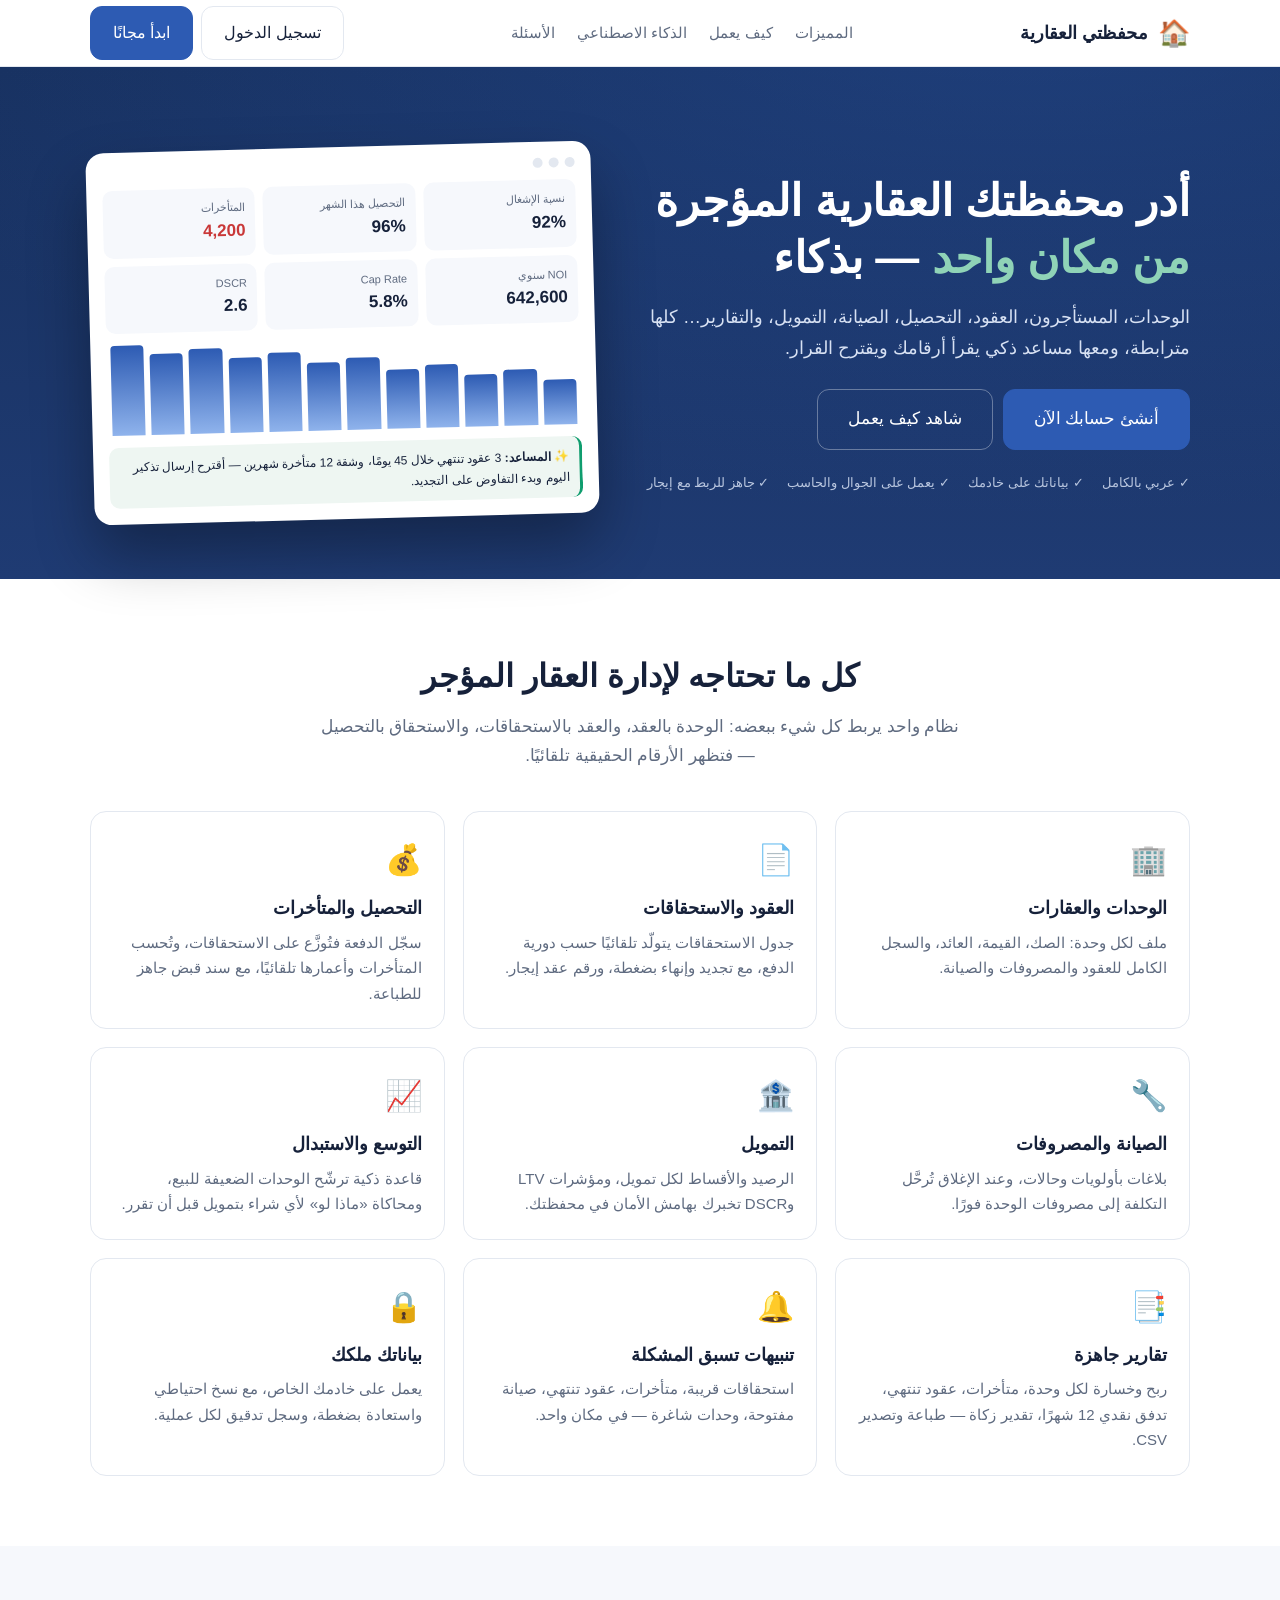
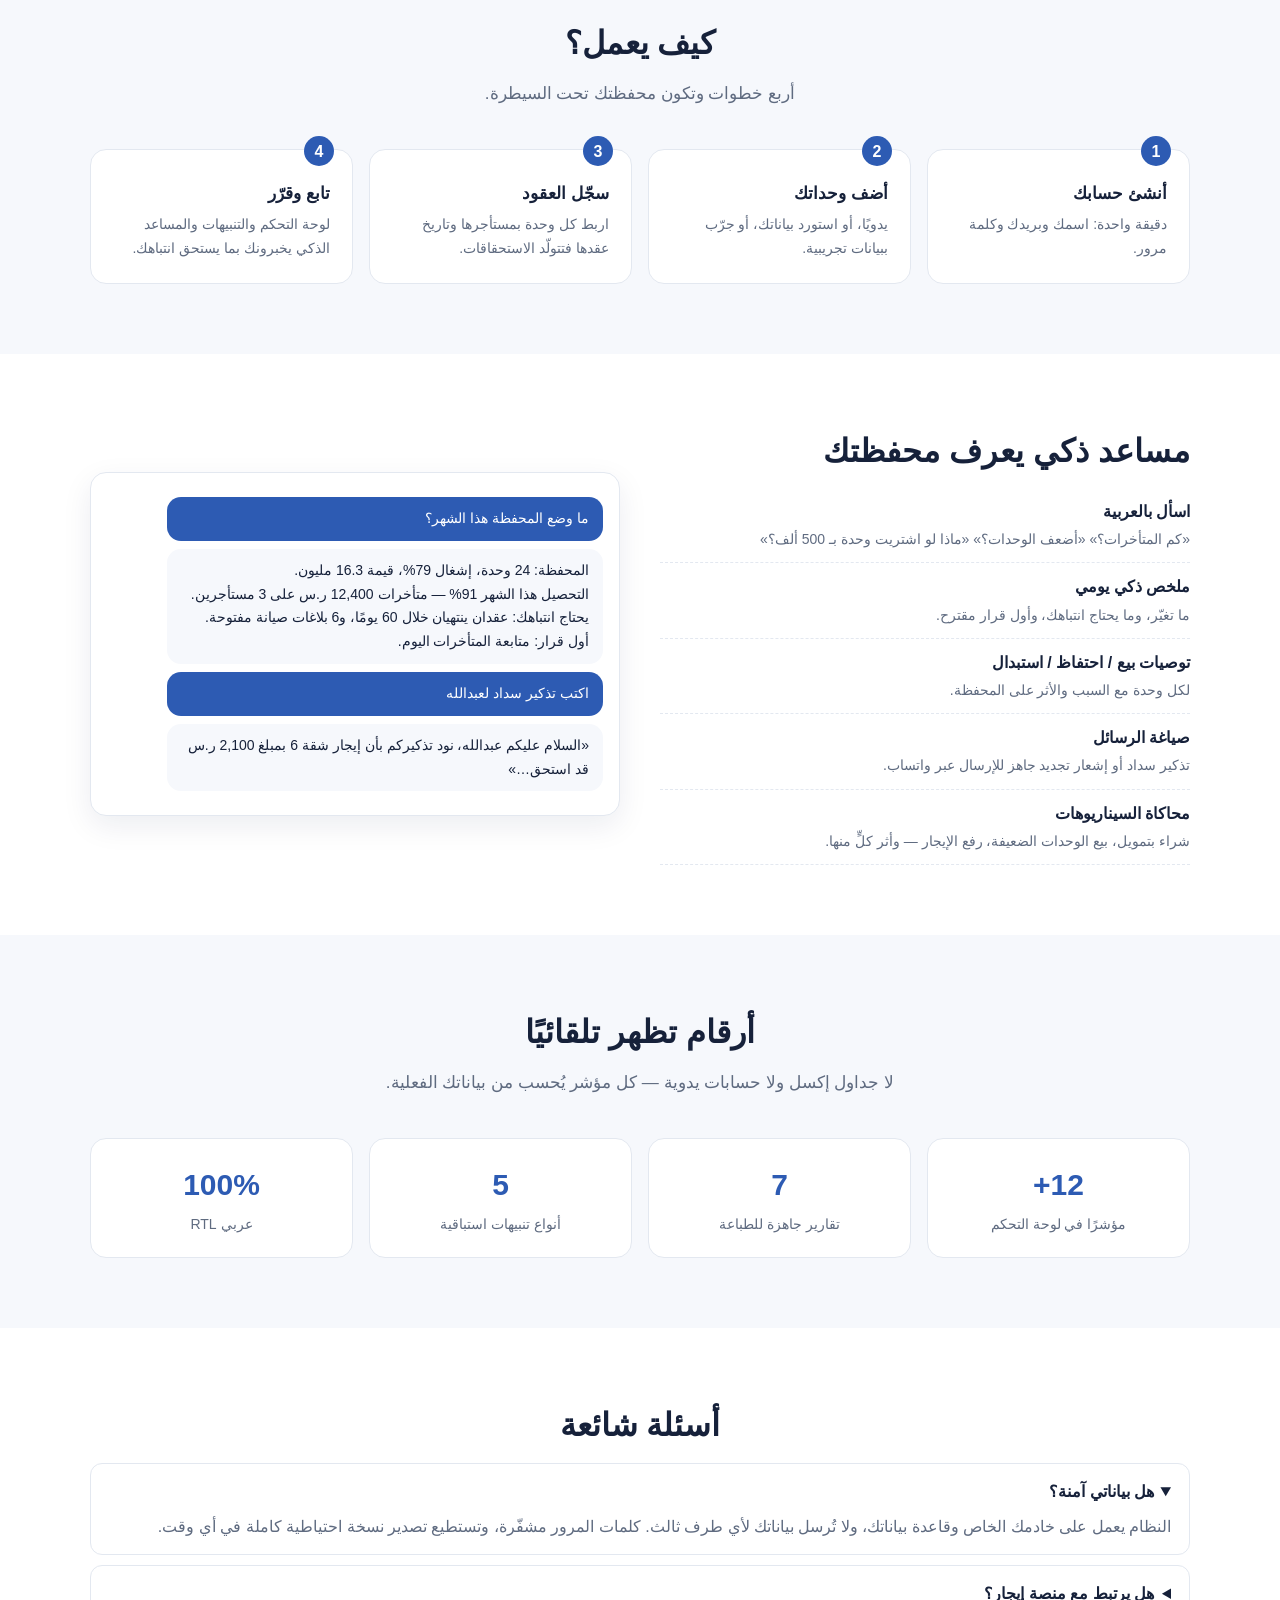
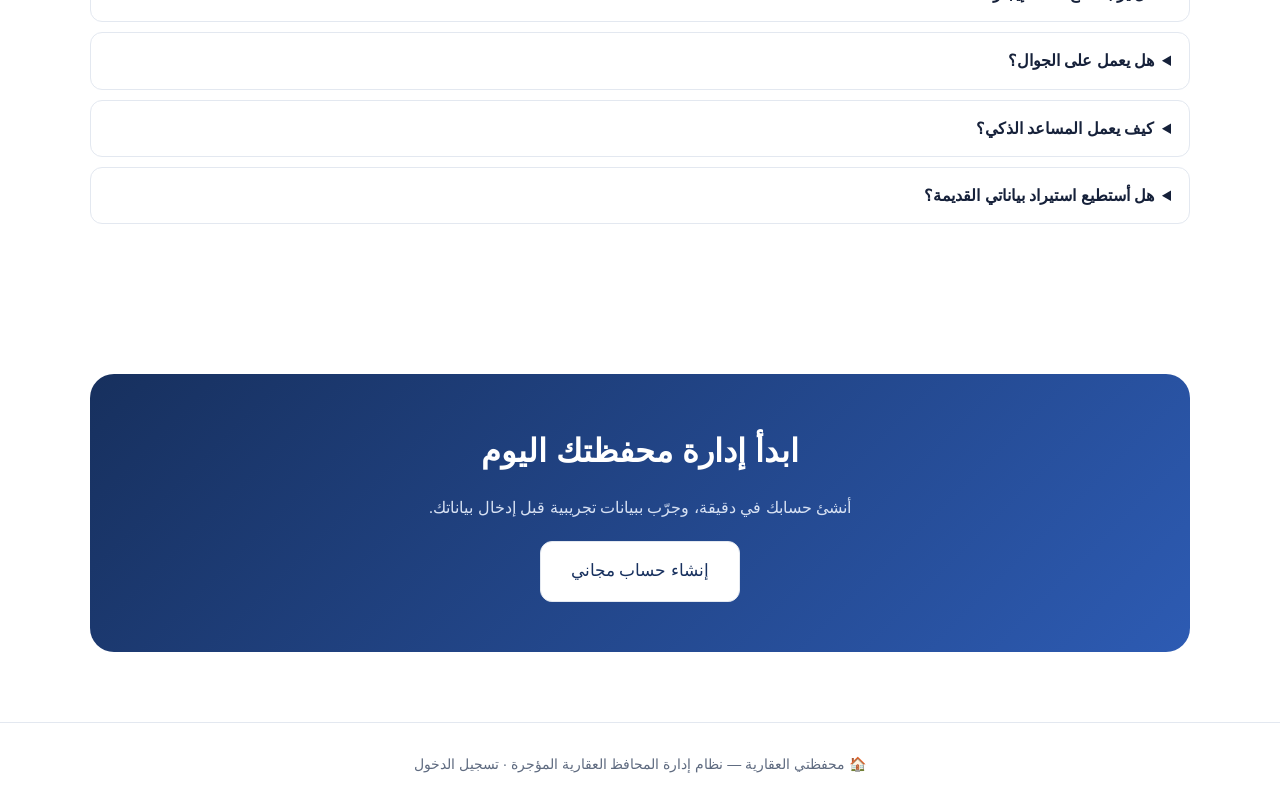
==== index.html @ 9b1838b5 "محفظتي العقارية: نظام إدارة محفظة عقارية (PHP/MySQL) مع أدوار وبوابة مستأجر ومساعد ذكي Co-Authored-B" ====
<!doctype html>
<html lang="ar" dir="rtl">
<head>
<meta charset="utf-8">
<meta name="viewport" content="width=device-width,initial-scale=1">
<title>محفظتي العقارية — إدارة عقاراتك المؤجرة بذكاء</title>
<meta name="description" content="نظام متكامل لإدارة المحافظ العقارية المؤجرة: الوحدات، العقود، التحصيل، الصيانة، التمويل، التقارير، ومساعد ذكي يحلل محفظتك.">
<style>
:root{--brand:#17305e;--brand2:#2d5bb3;--accent:#0f9d6e;--ink:#16213a;--muted:#5f6b80;--bg:#f6f8fc;--line:#e3e8f0}
*{box-sizing:border-box}html{scroll-behavior:smooth}body{margin:0;font-family:"Segoe UI",Tahoma,Arial,sans-serif;color:var(--ink);background:#fff;line-height:1.7}
a{color:inherit;text-decoration:none}.wrap{max-width:1140px;margin:auto;padding:0 20px}
.btn{display:inline-block;padding:12px 22px;border-radius:12px;font-weight:600;border:1px solid var(--line);background:#fff;cursor:pointer;font:inherit}.btn.primary{background:var(--brand2);border-color:var(--brand2);color:#fff}.btn.primary:hover{background:var(--brand)}.btn.ghost{background:transparent;border-color:#ffffff55;color:#fff}.btn.lg{padding:15px 30px;font-size:17px}
header{position:sticky;top:0;background:#ffffffee;backdrop-filter:blur(8px);border-bottom:1px solid var(--line);z-index:9}.nav{display:flex;align-items:center;justify-content:space-between;height:66px}.logo{display:flex;align-items:center;gap:10px;font-weight:800;font-size:18px}.logo span{font-size:26px}.links{display:flex;gap:22px;color:var(--muted);font-size:15px}.links a:hover{color:var(--brand2)}.navcta{display:flex;gap:8px}
.hero{background:radial-gradient(1200px 500px at 80% -10%,#2d5bb355,transparent),linear-gradient(180deg,#17305e,#1f3b73);color:#fff;padding:80px 0 60px}.hero .wrap{display:grid;grid-template-columns:1.1fr 1fr;gap:40px;align-items:center}.hero h1{font-size:44px;line-height:1.3;margin:0 0 16px}.hero h1 em{font-style:normal;color:#8fd3b7}.hero p{font-size:18px;color:#d7e1f3;margin:0 0 26px}.hero .actions{display:flex;gap:10px;flex-wrap:wrap}.hero .trust{margin-top:22px;font-size:13px;color:#b9c6df;display:flex;gap:18px;flex-wrap:wrap}
.mock{background:#fff;border-radius:18px;padding:16px;box-shadow:0 30px 60px #0005;color:var(--ink);transform:rotate(-1.5deg)}.mock .bar{display:flex;gap:6px;margin-bottom:12px}.mock .bar i{width:10px;height:10px;border-radius:50%;background:#e3e8f0;display:block}.mock .k{display:grid;grid-template-columns:repeat(3,1fr);gap:8px}.mock .k div{background:var(--bg);border-radius:10px;padding:10px}.mock .k small{color:var(--muted);font-size:11px;display:block}.mock .k b{font-size:17px}.mock .chart{display:flex;align-items:flex-end;gap:6px;height:90px;margin-top:12px;padding:0 4px}.mock .chart i{flex:1;background:linear-gradient(180deg,#2d5bb3,#8fb3ec);border-radius:4px 4px 0 0;display:block}.mock .ai{margin-top:12px;background:#eef6f2;border-radius:10px;padding:10px;font-size:12px;border-right:3px solid var(--accent)}
section{padding:70px 0}section.alt{background:var(--bg)}h2{font-size:32px;margin:0 0 10px;text-align:center}.sub{text-align:center;color:var(--muted);max-width:640px;margin:0 auto 40px;font-size:17px}
.grid{display:grid;grid-template-columns:repeat(3,1fr);gap:18px}.card{background:#fff;border:1px solid var(--line);border-radius:16px;padding:22px}.card .ic{font-size:30px;margin-bottom:8px}.card h3{margin:0 0 6px;font-size:18px}.card p{margin:0;color:var(--muted);font-size:15px}
.steps{display:grid;grid-template-columns:repeat(4,1fr);gap:16px;counter-reset:s}.step{background:#fff;border-radius:16px;padding:22px;border:1px solid var(--line);position:relative}.step:before{counter-increment:s;content:counter(s);position:absolute;top:-14px;right:18px;background:var(--brand2);color:#fff;width:30px;height:30px;border-radius:50%;display:grid;place-items:center;font-weight:700}.step h3{margin:8px 0 4px;font-size:17px}.step p{margin:0;color:var(--muted);font-size:14px}
.ai-sec .wrap{display:grid;grid-template-columns:1fr 1fr;gap:40px;align-items:center}.ai-sec h2{text-align:right}.ai-sec ul{padding:0;list-style:none;margin:0}.ai-sec li{padding:10px 0;border-bottom:1px dashed var(--line)}.ai-sec li b{display:block}.ai-sec li span{color:var(--muted);font-size:14px}.chat{background:#fff;border-radius:16px;border:1px solid var(--line);padding:16px;box-shadow:0 10px 30px #0f1f4a14}.chat .m{padding:10px 14px;border-radius:14px;margin:8px 0;font-size:14px;max-width:88%;white-space:pre-line}.chat .u{background:var(--brand2);color:#fff;margin-left:auto}.chat .b{background:var(--bg)}
.stats{display:grid;grid-template-columns:repeat(4,1fr);gap:16px;text-align:center}.stats div{background:#fff;border-radius:16px;padding:20px;border:1px solid var(--line)}.stats b{font-size:30px;color:var(--brand2);display:block}.stats span{color:var(--muted);font-size:14px}
.faq details{background:#fff;border:1px solid var(--line);border-radius:12px;padding:14px 18px;margin-bottom:10px}.faq summary{cursor:pointer;font-weight:600}.faq p{margin:8px 0 0;color:var(--muted)}
.cta{background:linear-gradient(135deg,#17305e,#2d5bb3);color:#fff;text-align:center;border-radius:24px;padding:50px 20px}.cta h2{color:#fff}.cta p{color:#d7e1f3;margin-bottom:20px}
footer{padding:30px 0;color:var(--muted);font-size:14px;border-top:1px solid var(--line);text-align:center}
@media(max-width:900px){.hero .wrap,.ai-sec .wrap{grid-template-columns:1fr}.hero h1{font-size:32px}.grid,.steps,.stats{grid-template-columns:1fr 1fr}.links{display:none}.mock{transform:none}}
@media(max-width:560px){.grid,.steps,.stats{grid-template-columns:1fr}}
</style>
</head>
<body>
<header><div class="wrap nav"><a class="logo" href="#"><span>🏠</span>محفظتي العقارية</a><nav class="links"><a href="#features">المميزات</a><a href="#how">كيف يعمل</a><a href="#ai">الذكاء الاصطناعي</a><a href="#faq">الأسئلة</a></nav><div class="navcta"><a class="btn" href="login.html">تسجيل الدخول</a><a class="btn primary" href="login.html#register">ابدأ مجانًا</a></div></div></header>

<section class="hero"><div class="wrap">
  <div>
    <h1>أدر محفظتك العقارية المؤجرة <em>من مكان واحد</em> — بذكاء</h1>
    <p>الوحدات، المستأجرون، العقود، التحصيل، الصيانة، التمويل، والتقارير… كلها مترابطة، ومعها مساعد ذكي يقرأ أرقامك ويقترح القرار.</p>
    <div class="actions"><a class="btn primary lg" href="login.html#register">أنشئ حسابك الآن</a><a class="btn ghost lg" href="#how">شاهد كيف يعمل</a></div>
    <div class="trust"><span>✓ عربي بالكامل</span><span>✓ بياناتك على خادمك</span><span>✓ يعمل على الجوال والحاسب</span><span>✓ جاهز للربط مع إيجار</span></div>
  </div>
  <div class="mock"><div class="bar"><i></i><i></i><i></i></div>
    <div class="k"><div><small>نسبة الإشغال</small><b>92%</b></div><div><small>التحصيل هذا الشهر</small><b>96%</b></div><div><small>المتأخرات</small><b style="color:#c93838">4,200</b></div><div><small>NOI سنوي</small><b>642,600</b></div><div><small>Cap Rate</small><b>5.8%</b></div><div><small>DSCR</small><b>2.6</b></div></div>
    <div class="chart"><i style="height:50%"></i><i style="height:62%"></i><i style="height:58%"></i><i style="height:70%"></i><i style="height:66%"></i><i style="height:80%"></i><i style="height:76%"></i><i style="height:88%"></i><i style="height:84%"></i><i style="height:95%"></i><i style="height:90%"></i><i style="height:100%"></i></div>
    <div class="ai">✨ <b>المساعد:</b> 3 عقود تنتهي خلال 45 يومًا، وشقة 12 متأخرة شهرين — أقترح إرسال تذكير اليوم وبدء التفاوض على التجديد.</div>
  </div>
</div></section>

<section id="features"><div class="wrap">
  <h2>كل ما تحتاجه لإدارة العقار المؤجر</h2><p class="sub">نظام واحد يربط كل شيء ببعضه: الوحدة بالعقد، والعقد بالاستحقاقات، والاستحقاق بالتحصيل — فتظهر الأرقام الحقيقية تلقائيًا.</p>
  <div class="grid">
    <div class="card"><div class="ic">🏢</div><h3>الوحدات والعقارات</h3><p>ملف لكل وحدة: الصك، القيمة، العائد، والسجل الكامل للعقود والمصروفات والصيانة.</p></div>
    <div class="card"><div class="ic">📄</div><h3>العقود والاستحقاقات</h3><p>جدول الاستحقاقات يتولّد تلقائيًا حسب دورية الدفع، مع تجديد وإنهاء بضغطة، ورقم عقد إيجار.</p></div>
    <div class="card"><div class="ic">💰</div><h3>التحصيل والمتأخرات</h3><p>سجّل الدفعة فتُوزَّع على الاستحقاقات، وتُحسب المتأخرات وأعمارها تلقائيًا، مع سند قبض جاهز للطباعة.</p></div>
    <div class="card"><div class="ic">🔧</div><h3>الصيانة والمصروفات</h3><p>بلاغات بأولويات وحالات، وعند الإغلاق تُرحَّل التكلفة إلى مصروفات الوحدة فورًا.</p></div>
    <div class="card"><div class="ic">🏦</div><h3>التمويل</h3><p>الرصيد والأقساط لكل تمويل، ومؤشرات LTV وDSCR تخبرك بهامش الأمان في محفظتك.</p></div>
    <div class="card"><div class="ic">📈</div><h3>التوسع والاستبدال</h3><p>قاعدة ذكية ترشّح الوحدات الضعيفة للبيع، ومحاكاة «ماذا لو» لأي شراء بتمويل قبل أن تقرر.</p></div>
    <div class="card"><div class="ic">📑</div><h3>تقارير جاهزة</h3><p>ربح وخسارة لكل وحدة، متأخرات، عقود تنتهي، تدفق نقدي 12 شهرًا، تقدير زكاة — طباعة وتصدير CSV.</p></div>
    <div class="card"><div class="ic">🔔</div><h3>تنبيهات تسبق المشكلة</h3><p>استحقاقات قريبة، متأخرات، عقود تنتهي، صيانة مفتوحة، وحدات شاغرة — في مكان واحد.</p></div>
    <div class="card"><div class="ic">🔒</div><h3>بياناتك ملكك</h3><p>يعمل على خادمك الخاص، مع نسخ احتياطي واستعادة بضغطة، وسجل تدقيق لكل عملية.</p></div>
  </div>
</div></section>

<section id="how" class="alt"><div class="wrap">
  <h2>كيف يعمل؟</h2><p class="sub">أربع خطوات وتكون محفظتك تحت السيطرة.</p>
  <div class="steps">
    <div class="step"><h3>أنشئ حسابك</h3><p>دقيقة واحدة: اسمك وبريدك وكلمة مرور.</p></div>
    <div class="step"><h3>أضف وحداتك</h3><p>يدويًا، أو استورد بياناتك، أو جرّب ببيانات تجريبية.</p></div>
    <div class="step"><h3>سجّل العقود</h3><p>اربط كل وحدة بمستأجرها وتاريخ عقدها فتتولّد الاستحقاقات.</p></div>
    <div class="step"><h3>تابع وقرّر</h3><p>لوحة التحكم والتنبيهات والمساعد الذكي يخبرونك بما يستحق انتباهك.</p></div>
  </div>
</div></section>

<section id="ai" class="ai-sec"><div class="wrap">
  <div>
    <h2>مساعد ذكي يعرف محفظتك</h2>
    <ul>
      <li><b>اسأل بالعربية</b><span>«كم المتأخرات؟» «أضعف الوحدات؟» «ماذا لو اشتريت وحدة بـ 500 ألف؟»</span></li>
      <li><b>ملخص ذكي يومي</b><span>ما تغيّر، وما يحتاج انتباهك، وأول قرار مقترح.</span></li>
      <li><b>توصيات بيع / احتفاظ / استبدال</b><span>لكل وحدة مع السبب والأثر على المحفظة.</span></li>
      <li><b>صياغة الرسائل</b><span>تذكير سداد أو إشعار تجديد جاهز للإرسال عبر واتساب.</span></li>
      <li><b>محاكاة السيناريوهات</b><span>شراء بتمويل، بيع الوحدات الضعيفة، رفع الإيجار — وأثر كلٍّ منها.</span></li>
    </ul>
  </div>
  <div class="chat">
    <div class="m u">ما وضع المحفظة هذا الشهر؟</div>
    <div class="m b">المحفظة: 24 وحدة، إشغال 79%، قيمة 16.3 مليون.
التحصيل هذا الشهر 91% — متأخرات 12,400 ر.س على 3 مستأجرين.
يحتاج انتباهك: عقدان ينتهيان خلال 60 يومًا، و6 بلاغات صيانة مفتوحة.
أول قرار: متابعة المتأخرات اليوم.</div>
    <div class="m u">اكتب تذكير سداد لعبدالله</div>
    <div class="m b">«السلام عليكم عبدالله، نود تذكيركم بأن إيجار شقة 6 بمبلغ 2,100 ر.س قد استحق…»</div>
  </div>
</div></section>

<section class="alt"><div class="wrap">
  <h2>أرقام تظهر تلقائيًا</h2><p class="sub">لا جداول إكسل ولا حسابات يدوية — كل مؤشر يُحسب من بياناتك الفعلية.</p>
  <div class="stats"><div><b>12+</b><span>مؤشرًا في لوحة التحكم</span></div><div><b>7</b><span>تقارير جاهزة للطباعة</span></div><div><b>5</b><span>أنواع تنبيهات استباقية</span></div><div><b>100%</b><span>عربي RTL</span></div></div>
</div></section>

<section id="faq"><div class="wrap faq">
  <h2>أسئلة شائعة</h2><p class="sub"></p>
  <details open><summary>هل بياناتي آمنة؟</summary><p>النظام يعمل على خادمك الخاص وقاعدة بياناتك، ولا تُرسل بياناتك لأي طرف ثالث. كلمات المرور مشفّرة، وتستطيع تصدير نسخة احتياطية كاملة في أي وقت.</p></details>
  <details><summary>هل يرتبط مع منصة إيجار؟</summary><p>تسجّل رقم عقد إيجار في كل عقد لربطه مرجعيًا. الربط البرمجي الكامل يتطلب موافقة إيجار على التكامل، والنظام مهيأ له.</p></details>
  <details><summary>هل يعمل على الجوال؟</summary><p>نعم، الواجهة متجاوبة وتعمل على أي متصفح. تطبيقا Android وiOS في الطريق على نفس الحساب والبيانات.</p></details>
  <details><summary>كيف يعمل المساعد الذكي؟</summary><p>يحلل بياناتك محليًا دون إنترنت، وعند تفعيل مفتاح Anthropic يتحول إلى مساعد Claude كامل يفهم أي سؤال عن محفظتك.</p></details>
  <details><summary>هل أستطيع استيراد بياناتي القديمة؟</summary><p>نعم، من نسخة JSON أو من النسخة السابقة للنظام، ومن الإعدادات مباشرة.</p></details>
</div></section>

<section><div class="wrap"><div class="cta"><h2>ابدأ إدارة محفظتك اليوم</h2><p>أنشئ حسابك في دقيقة، وجرّب ببيانات تجريبية قبل إدخال بياناتك.</p><a class="btn lg" style="background:#fff;color:var(--brand)" href="login.html#register">إنشاء حساب مجاني</a></div></div></section>

<footer><div class="wrap">🏠 محفظتي العقارية — نظام إدارة المحافظ العقارية المؤجرة · <a href="login.html">تسجيل الدخول</a></div></footer>
</body>
</html>
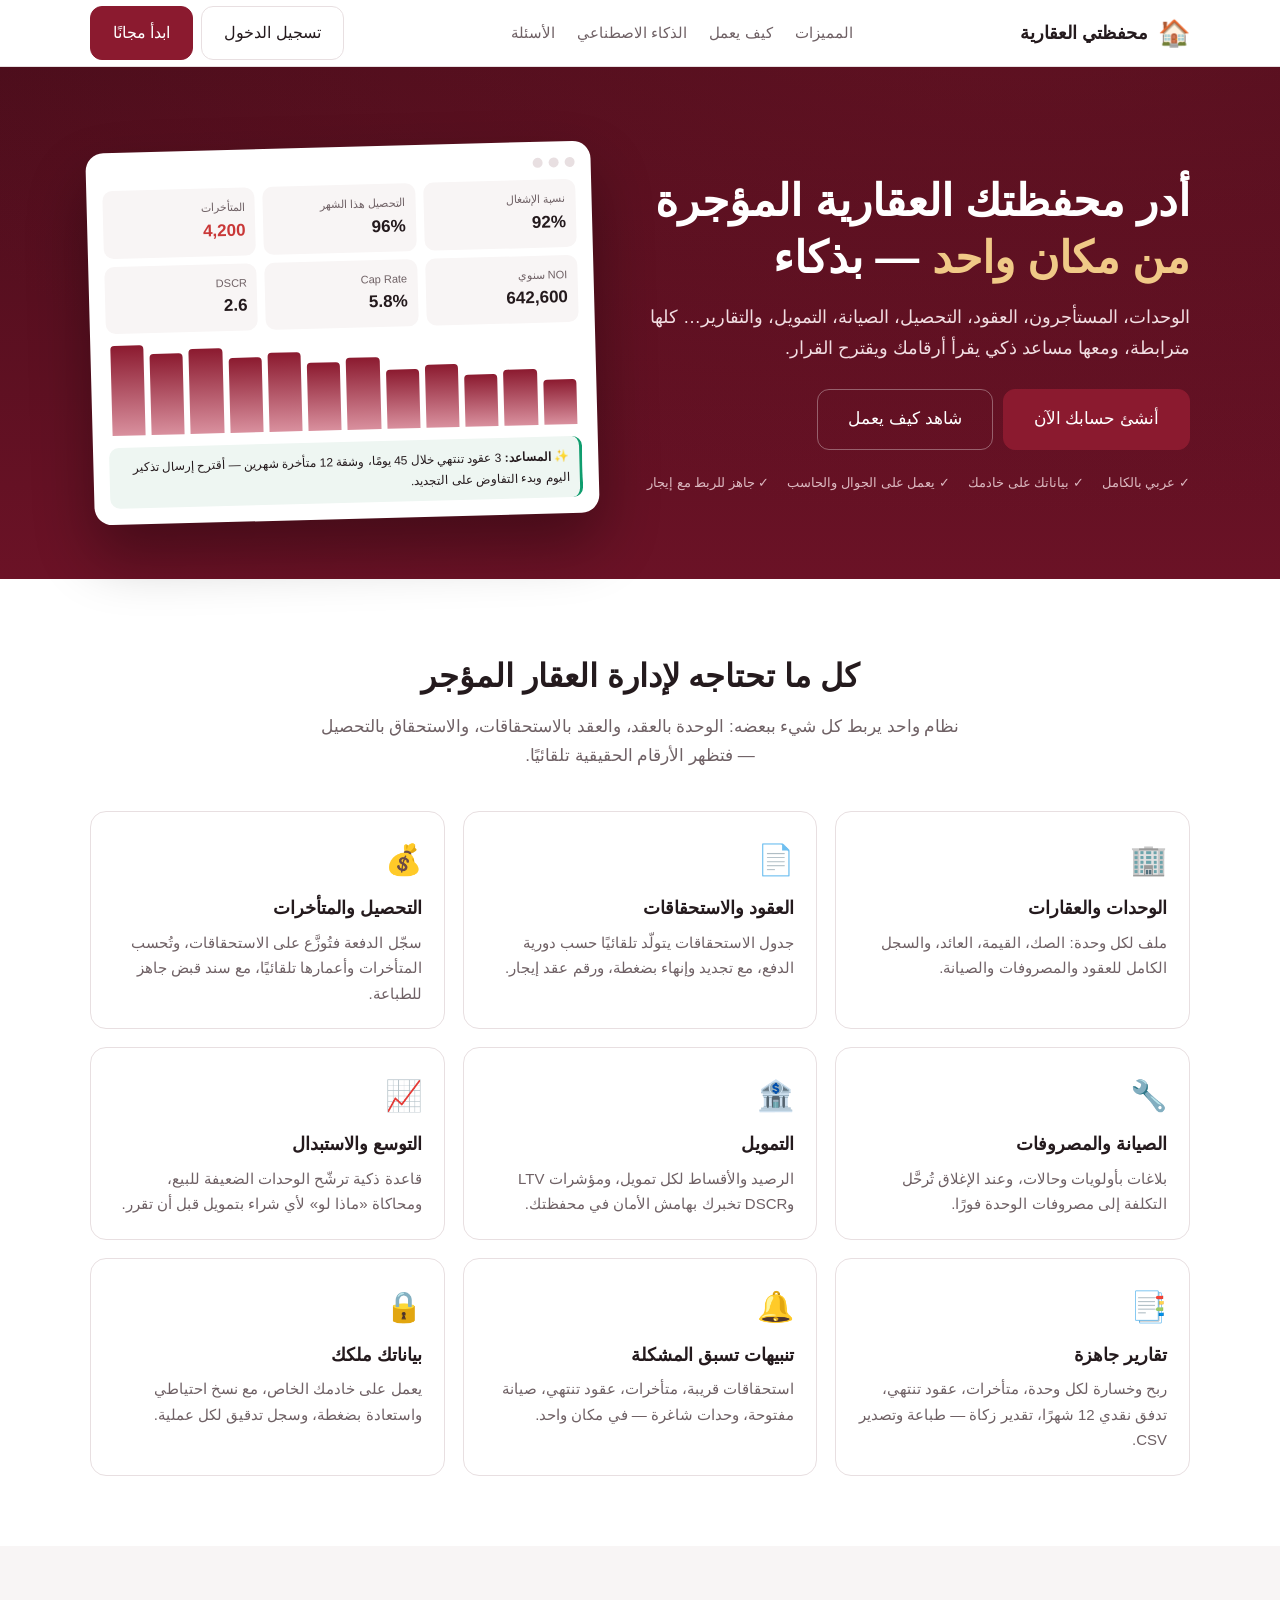
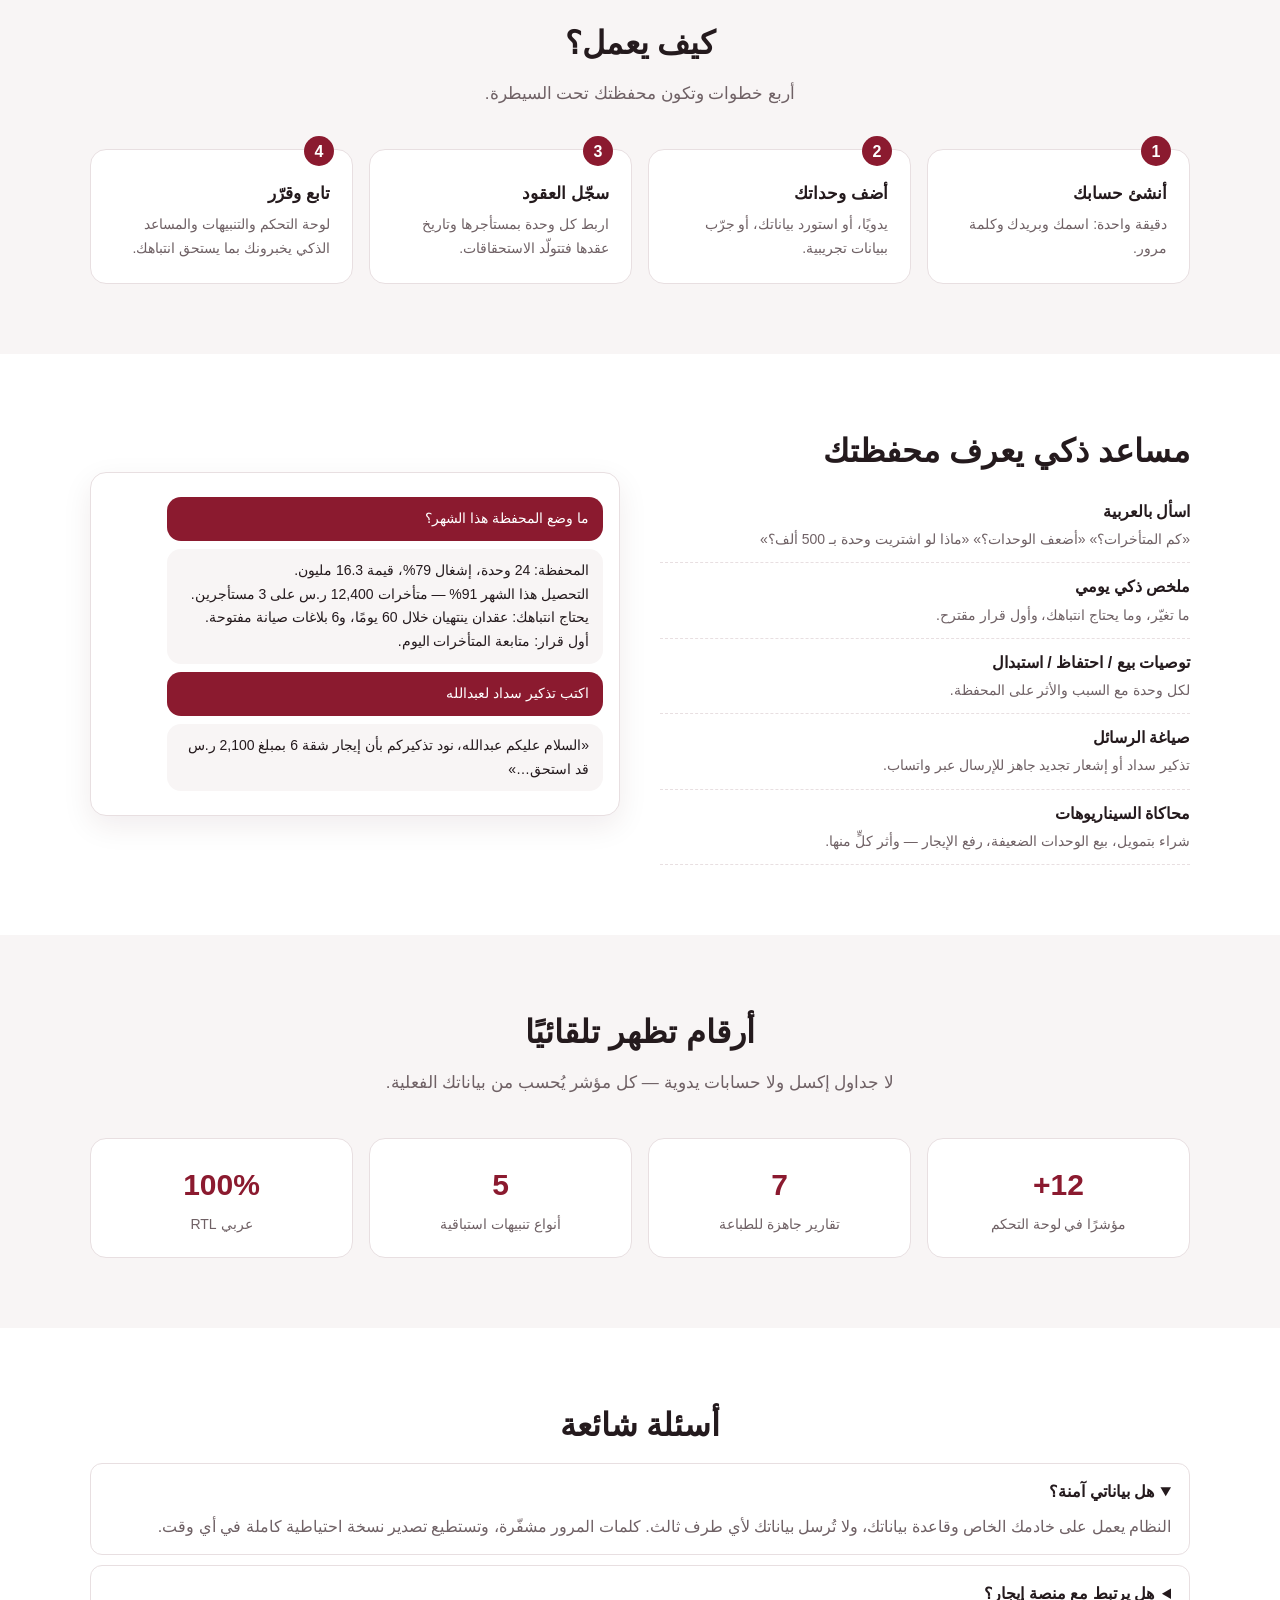
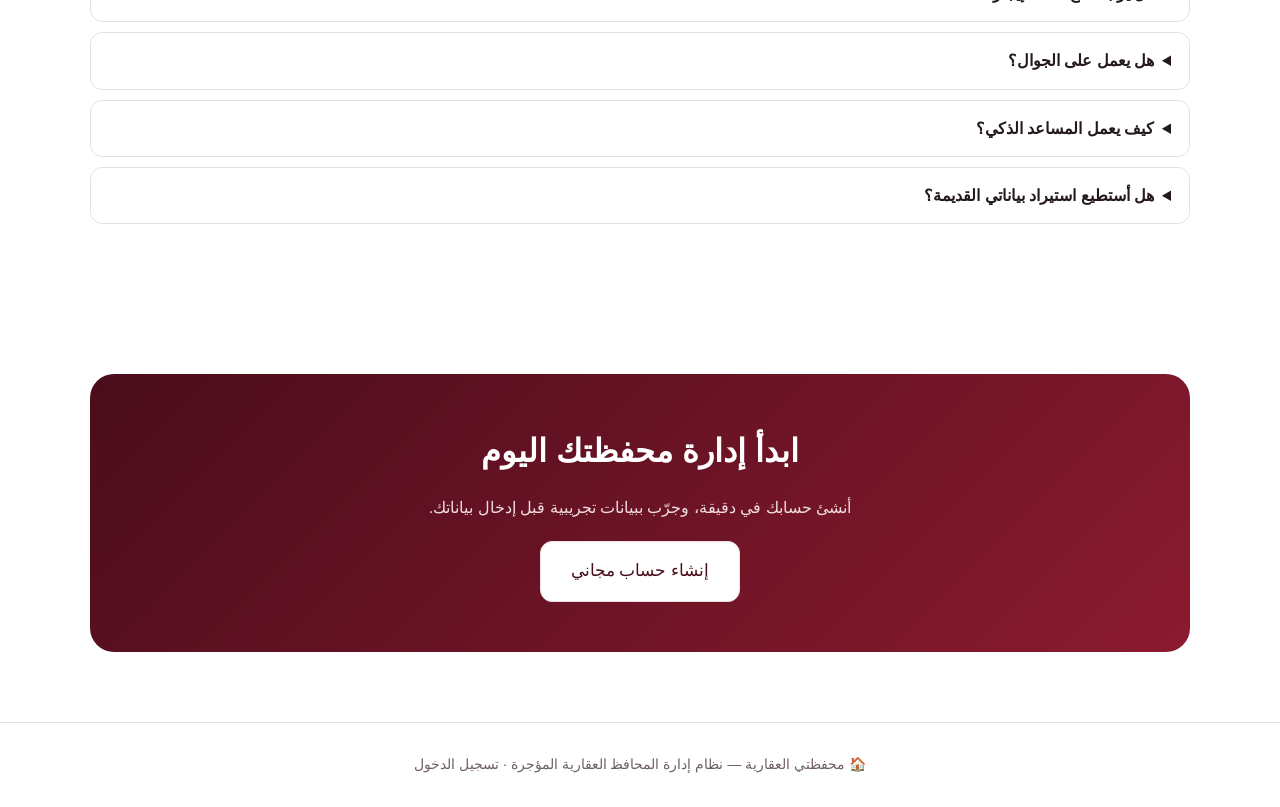
==== commit 5e7deafc: "تغيير الهوية اللونية من الأزرق إلى الأحمر العنابي Co-Authored-By: Claude Opus 5.5 <noreply@anthropic" ====
--- a/index.html
+++ b/index.html
@@ -6,20 +6,20 @@
 <title>محفظتي العقارية — إدارة عقاراتك المؤجرة بذكاء</title>
 <meta name="description" content="نظام متكامل لإدارة المحافظ العقارية المؤجرة: الوحدات، العقود، التحصيل، الصيانة، التمويل، التقارير، ومساعد ذكي يحلل محفظتك.">
 <style>
-:root{--brand:#17305e;--brand2:#2d5bb3;--accent:#0f9d6e;--ink:#16213a;--muted:#5f6b80;--bg:#f6f8fc;--line:#e3e8f0}
+:root{--brand:#4a0d1b;--brand2:#8b1a2f;--accent:#0f9d6e;--ink:#241a1d;--muted:#6f6165;--bg:#f8f5f5;--line:#e8dfe1}
 *{box-sizing:border-box}html{scroll-behavior:smooth}body{margin:0;font-family:"Segoe UI",Tahoma,Arial,sans-serif;color:var(--ink);background:#fff;line-height:1.7}
 a{color:inherit;text-decoration:none}.wrap{max-width:1140px;margin:auto;padding:0 20px}
 .btn{display:inline-block;padding:12px 22px;border-radius:12px;font-weight:600;border:1px solid var(--line);background:#fff;cursor:pointer;font:inherit}.btn.primary{background:var(--brand2);border-color:var(--brand2);color:#fff}.btn.primary:hover{background:var(--brand)}.btn.ghost{background:transparent;border-color:#ffffff55;color:#fff}.btn.lg{padding:15px 30px;font-size:17px}
 header{position:sticky;top:0;background:#ffffffee;backdrop-filter:blur(8px);border-bottom:1px solid var(--line);z-index:9}.nav{display:flex;align-items:center;justify-content:space-between;height:66px}.logo{display:flex;align-items:center;gap:10px;font-weight:800;font-size:18px}.logo span{font-size:26px}.links{display:flex;gap:22px;color:var(--muted);font-size:15px}.links a:hover{color:var(--brand2)}.navcta{display:flex;gap:8px}
-.hero{background:radial-gradient(1200px 500px at 80% -10%,#2d5bb355,transparent),linear-gradient(180deg,#17305e,#1f3b73);color:#fff;padding:80px 0 60px}.hero .wrap{display:grid;grid-template-columns:1.1fr 1fr;gap:40px;align-items:center}.hero h1{font-size:44px;line-height:1.3;margin:0 0 16px}.hero h1 em{font-style:normal;color:#8fd3b7}.hero p{font-size:18px;color:#d7e1f3;margin:0 0 26px}.hero .actions{display:flex;gap:10px;flex-wrap:wrap}.hero .trust{margin-top:22px;font-size:13px;color:#b9c6df;display:flex;gap:18px;flex-wrap:wrap}
-.mock{background:#fff;border-radius:18px;padding:16px;box-shadow:0 30px 60px #0005;color:var(--ink);transform:rotate(-1.5deg)}.mock .bar{display:flex;gap:6px;margin-bottom:12px}.mock .bar i{width:10px;height:10px;border-radius:50%;background:#e3e8f0;display:block}.mock .k{display:grid;grid-template-columns:repeat(3,1fr);gap:8px}.mock .k div{background:var(--bg);border-radius:10px;padding:10px}.mock .k small{color:var(--muted);font-size:11px;display:block}.mock .k b{font-size:17px}.mock .chart{display:flex;align-items:flex-end;gap:6px;height:90px;margin-top:12px;padding:0 4px}.mock .chart i{flex:1;background:linear-gradient(180deg,#2d5bb3,#8fb3ec);border-radius:4px 4px 0 0;display:block}.mock .ai{margin-top:12px;background:#eef6f2;border-radius:10px;padding:10px;font-size:12px;border-right:3px solid var(--accent)}
+.hero{background:radial-gradient(1200px 500px at 80% -10%,#8b1a2f55,transparent),linear-gradient(180deg,#4a0d1b,#6b1226);color:#fff;padding:80px 0 60px}.hero .wrap{display:grid;grid-template-columns:1.1fr 1fr;gap:40px;align-items:center}.hero h1{font-size:44px;line-height:1.3;margin:0 0 16px}.hero h1 em{font-style:normal;color:#f0c987}.hero p{font-size:18px;color:#f1dde1;margin:0 0 26px}.hero .actions{display:flex;gap:10px;flex-wrap:wrap}.hero .trust{margin-top:22px;font-size:13px;color:#dcb9c0;display:flex;gap:18px;flex-wrap:wrap}
+.mock{background:#fff;border-radius:18px;padding:16px;box-shadow:0 30px 60px #0005;color:var(--ink);transform:rotate(-1.5deg)}.mock .bar{display:flex;gap:6px;margin-bottom:12px}.mock .bar i{width:10px;height:10px;border-radius:50%;background:#e8dfe1;display:block}.mock .k{display:grid;grid-template-columns:repeat(3,1fr);gap:8px}.mock .k div{background:var(--bg);border-radius:10px;padding:10px}.mock .k small{color:var(--muted);font-size:11px;display:block}.mock .k b{font-size:17px}.mock .chart{display:flex;align-items:flex-end;gap:6px;height:90px;margin-top:12px;padding:0 4px}.mock .chart i{flex:1;background:linear-gradient(180deg,#8b1a2f,#d9909e);border-radius:4px 4px 0 0;display:block}.mock .ai{margin-top:12px;background:#eef6f2;border-radius:10px;padding:10px;font-size:12px;border-right:3px solid var(--accent)}
 section{padding:70px 0}section.alt{background:var(--bg)}h2{font-size:32px;margin:0 0 10px;text-align:center}.sub{text-align:center;color:var(--muted);max-width:640px;margin:0 auto 40px;font-size:17px}
 .grid{display:grid;grid-template-columns:repeat(3,1fr);gap:18px}.card{background:#fff;border:1px solid var(--line);border-radius:16px;padding:22px}.card .ic{font-size:30px;margin-bottom:8px}.card h3{margin:0 0 6px;font-size:18px}.card p{margin:0;color:var(--muted);font-size:15px}
 .steps{display:grid;grid-template-columns:repeat(4,1fr);gap:16px;counter-reset:s}.step{background:#fff;border-radius:16px;padding:22px;border:1px solid var(--line);position:relative}.step:before{counter-increment:s;content:counter(s);position:absolute;top:-14px;right:18px;background:var(--brand2);color:#fff;width:30px;height:30px;border-radius:50%;display:grid;place-items:center;font-weight:700}.step h3{margin:8px 0 4px;font-size:17px}.step p{margin:0;color:var(--muted);font-size:14px}
-.ai-sec .wrap{display:grid;grid-template-columns:1fr 1fr;gap:40px;align-items:center}.ai-sec h2{text-align:right}.ai-sec ul{padding:0;list-style:none;margin:0}.ai-sec li{padding:10px 0;border-bottom:1px dashed var(--line)}.ai-sec li b{display:block}.ai-sec li span{color:var(--muted);font-size:14px}.chat{background:#fff;border-radius:16px;border:1px solid var(--line);padding:16px;box-shadow:0 10px 30px #0f1f4a14}.chat .m{padding:10px 14px;border-radius:14px;margin:8px 0;font-size:14px;max-width:88%;white-space:pre-line}.chat .u{background:var(--brand2);color:#fff;margin-left:auto}.chat .b{background:var(--bg)}
+.ai-sec .wrap{display:grid;grid-template-columns:1fr 1fr;gap:40px;align-items:center}.ai-sec h2{text-align:right}.ai-sec ul{padding:0;list-style:none;margin:0}.ai-sec li{padding:10px 0;border-bottom:1px dashed var(--line)}.ai-sec li b{display:block}.ai-sec li span{color:var(--muted);font-size:14px}.chat{background:#fff;border-radius:16px;border:1px solid var(--line);padding:16px;box-shadow:0 10px 30px #3a0f1814}.chat .m{padding:10px 14px;border-radius:14px;margin:8px 0;font-size:14px;max-width:88%;white-space:pre-line}.chat .u{background:var(--brand2);color:#fff;margin-left:auto}.chat .b{background:var(--bg)}
 .stats{display:grid;grid-template-columns:repeat(4,1fr);gap:16px;text-align:center}.stats div{background:#fff;border-radius:16px;padding:20px;border:1px solid var(--line)}.stats b{font-size:30px;color:var(--brand2);display:block}.stats span{color:var(--muted);font-size:14px}
 .faq details{background:#fff;border:1px solid var(--line);border-radius:12px;padding:14px 18px;margin-bottom:10px}.faq summary{cursor:pointer;font-weight:600}.faq p{margin:8px 0 0;color:var(--muted)}
-.cta{background:linear-gradient(135deg,#17305e,#2d5bb3);color:#fff;text-align:center;border-radius:24px;padding:50px 20px}.cta h2{color:#fff}.cta p{color:#d7e1f3;margin-bottom:20px}
+.cta{background:linear-gradient(135deg,#4a0d1b,#8b1a2f);color:#fff;text-align:center;border-radius:24px;padding:50px 20px}.cta h2{color:#fff}.cta p{color:#f1dde1;margin-bottom:20px}
 footer{padding:30px 0;color:var(--muted);font-size:14px;border-top:1px solid var(--line);text-align:center}
 @media(max-width:900px){.hero .wrap,.ai-sec .wrap{grid-template-columns:1fr}.hero h1{font-size:32px}.grid,.steps,.stats{grid-template-columns:1fr 1fr}.links{display:none}.mock{transform:none}}
 @media(max-width:560px){.grid,.steps,.stats{grid-template-columns:1fr}}
